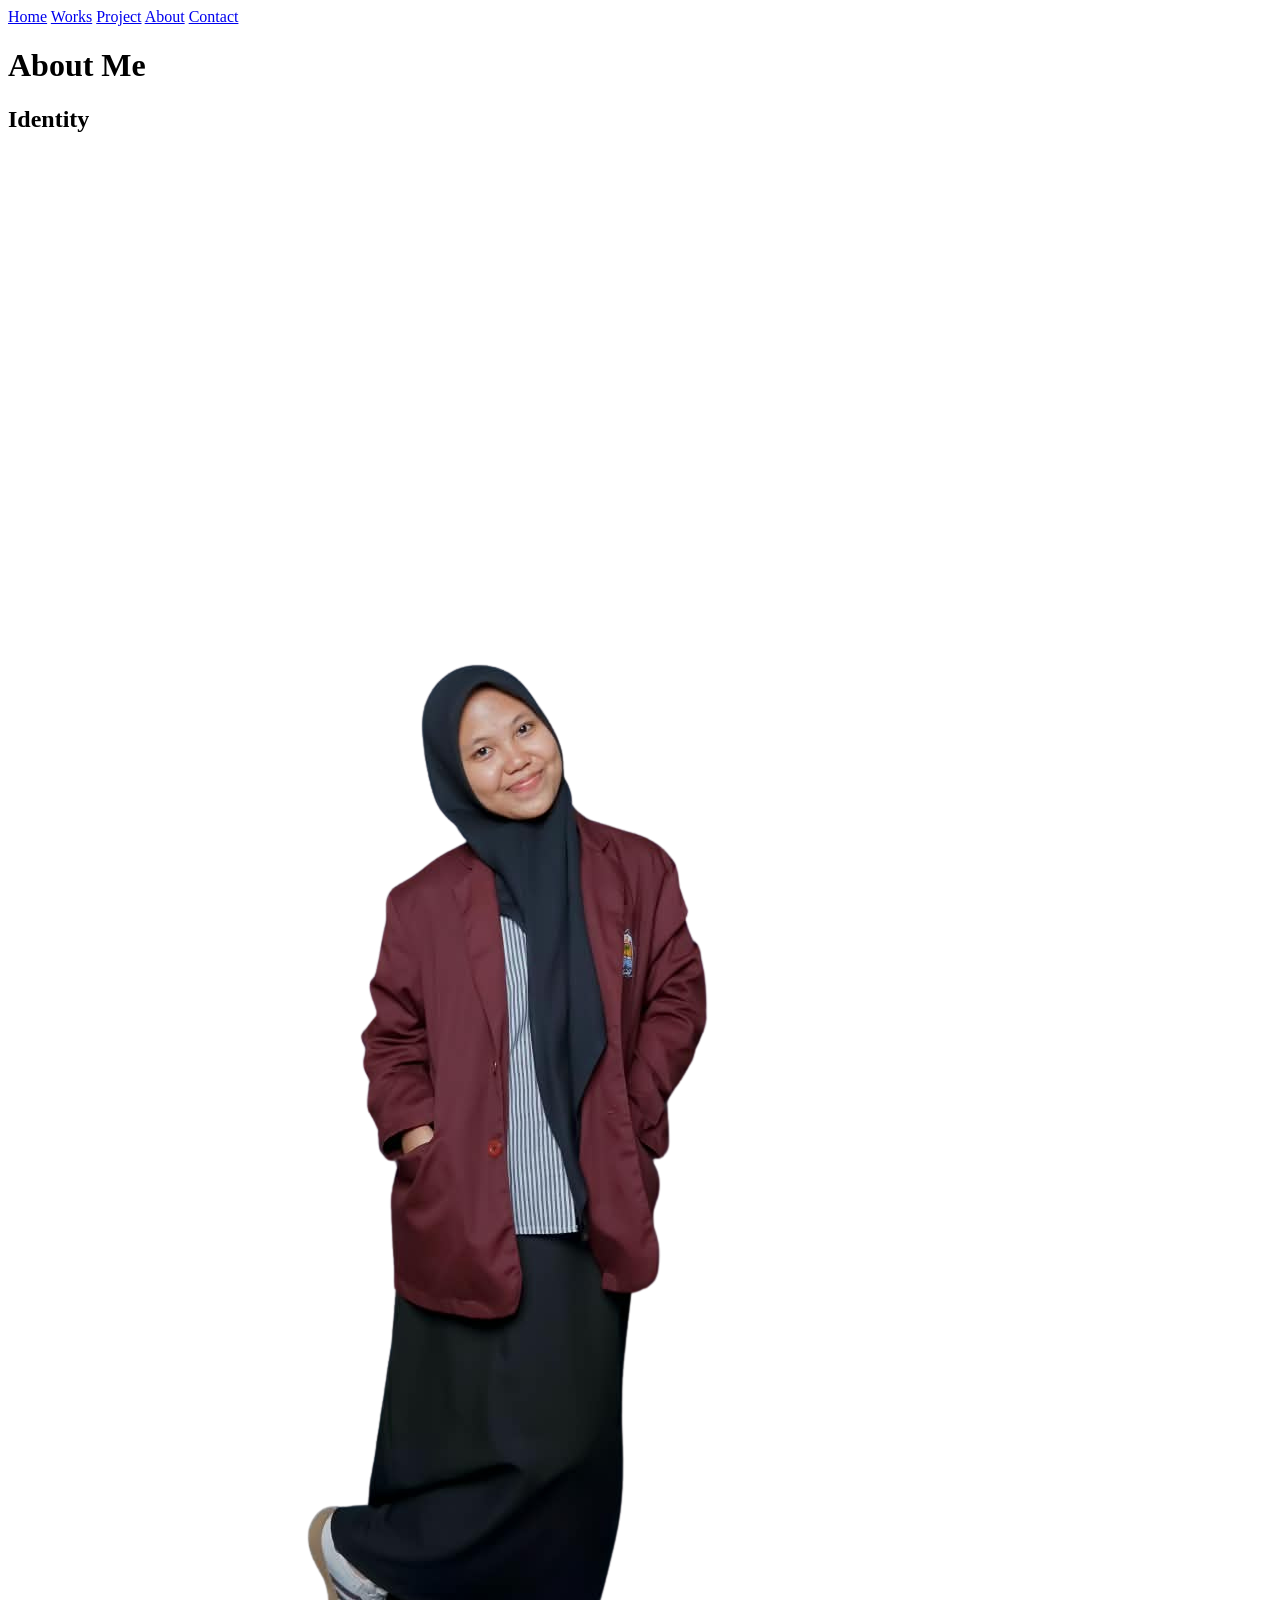
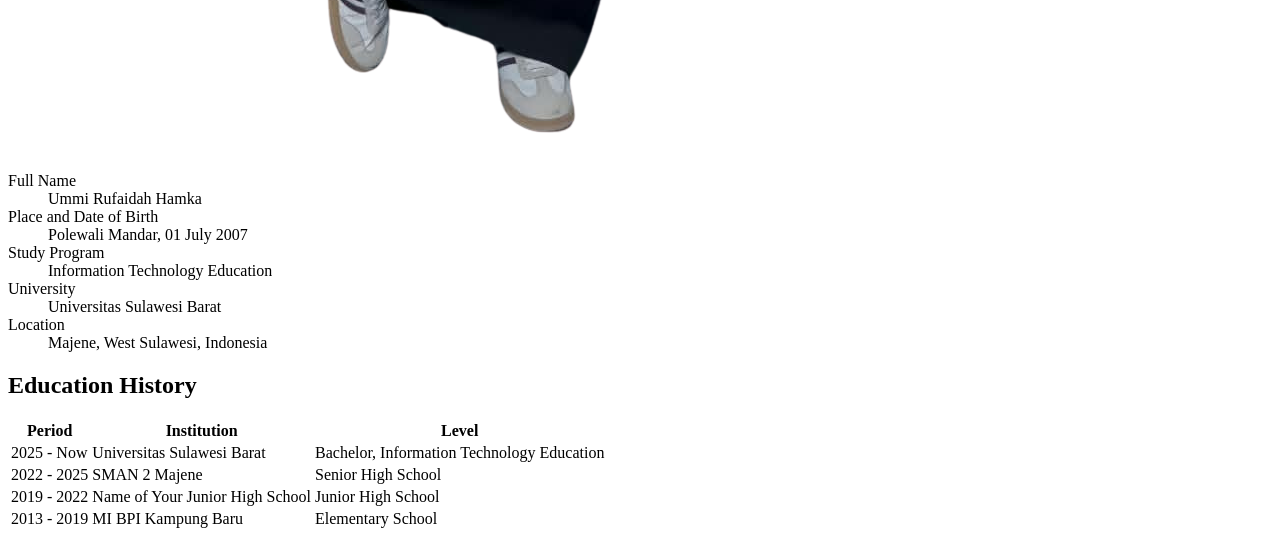
==== About.html @ 88418246 "web prtofolio" ====
<!DOCTYPE html>
<html lang="en">
<head>
    <meta charset="UTF-8">
    <meta name="viewport" content="width=device-width, initial-scale=1.0">
    <title>About me</title>
</head>
<body>
    <header>
        <div>
            <nav>
                <a href="index.html">Home</a>
                <a href="Works.html">Works</a>
                <a href="Project.html">Project</a>
                <a href="About.html">About</a>
                <a href="Contact.html">Contact</a>
            </nav>
        </div>
    </header>
     <main>

        <h1>About Me</h1>

        <section>
            <h2>Identity</h2>
            <img src="FOTO.png" alt="My Picture">
            <dl>
                <dt>Full Name</dt>
                <dd>Ummi Rufaidah Hamka</dd>

                <dt>Place and Date of Birth</dt>
                <dd>Polewali Mandar, 01 July 2007</dd>

                <dt>Study Program</dt>
                <dd>Information Technology Education</dd>

                <dt>University</dt>
                <dd>Universitas Sulawesi Barat</dd>

                <dt>Location</dt>
                <dd>Majene, West Sulawesi, Indonesia</dd>
            </dl>
        </section>

        <section>
            <h2>Education History</h2>
            <table>
                <thead>
                    <tr>
                        <th>Period</th>
                        <th>Institution</th>
                        <th>Level</th>
                    </tr>
                </thead>
                <tbody>
                    <tr>
                        <td>2025 - Now</td>
                        <td>Universitas Sulawesi Barat</td>
                        <td>Bachelor, Information Technology Education</td>
                    </tr>
                    <tr>
                        <td>2022 - 2025</td>
                        <td>SMAN 2 Majene</td>
                        <td>Senior High School</td>
                    </tr>
                    <tr>
                        <td>2019 - 2022</td>
                        <td>Name of Your Junior High School</td>
                        <td>Junior High School</td>
                    </tr>
                    <tr>
                        <td>2013 - 2019</td>
                        <td>MI BPI Kampung Baru</td>
                        <td>Elementary School</td>
                    </tr>
                </tbody>
            </table>
        </section>
    </main>


</body>
</html>
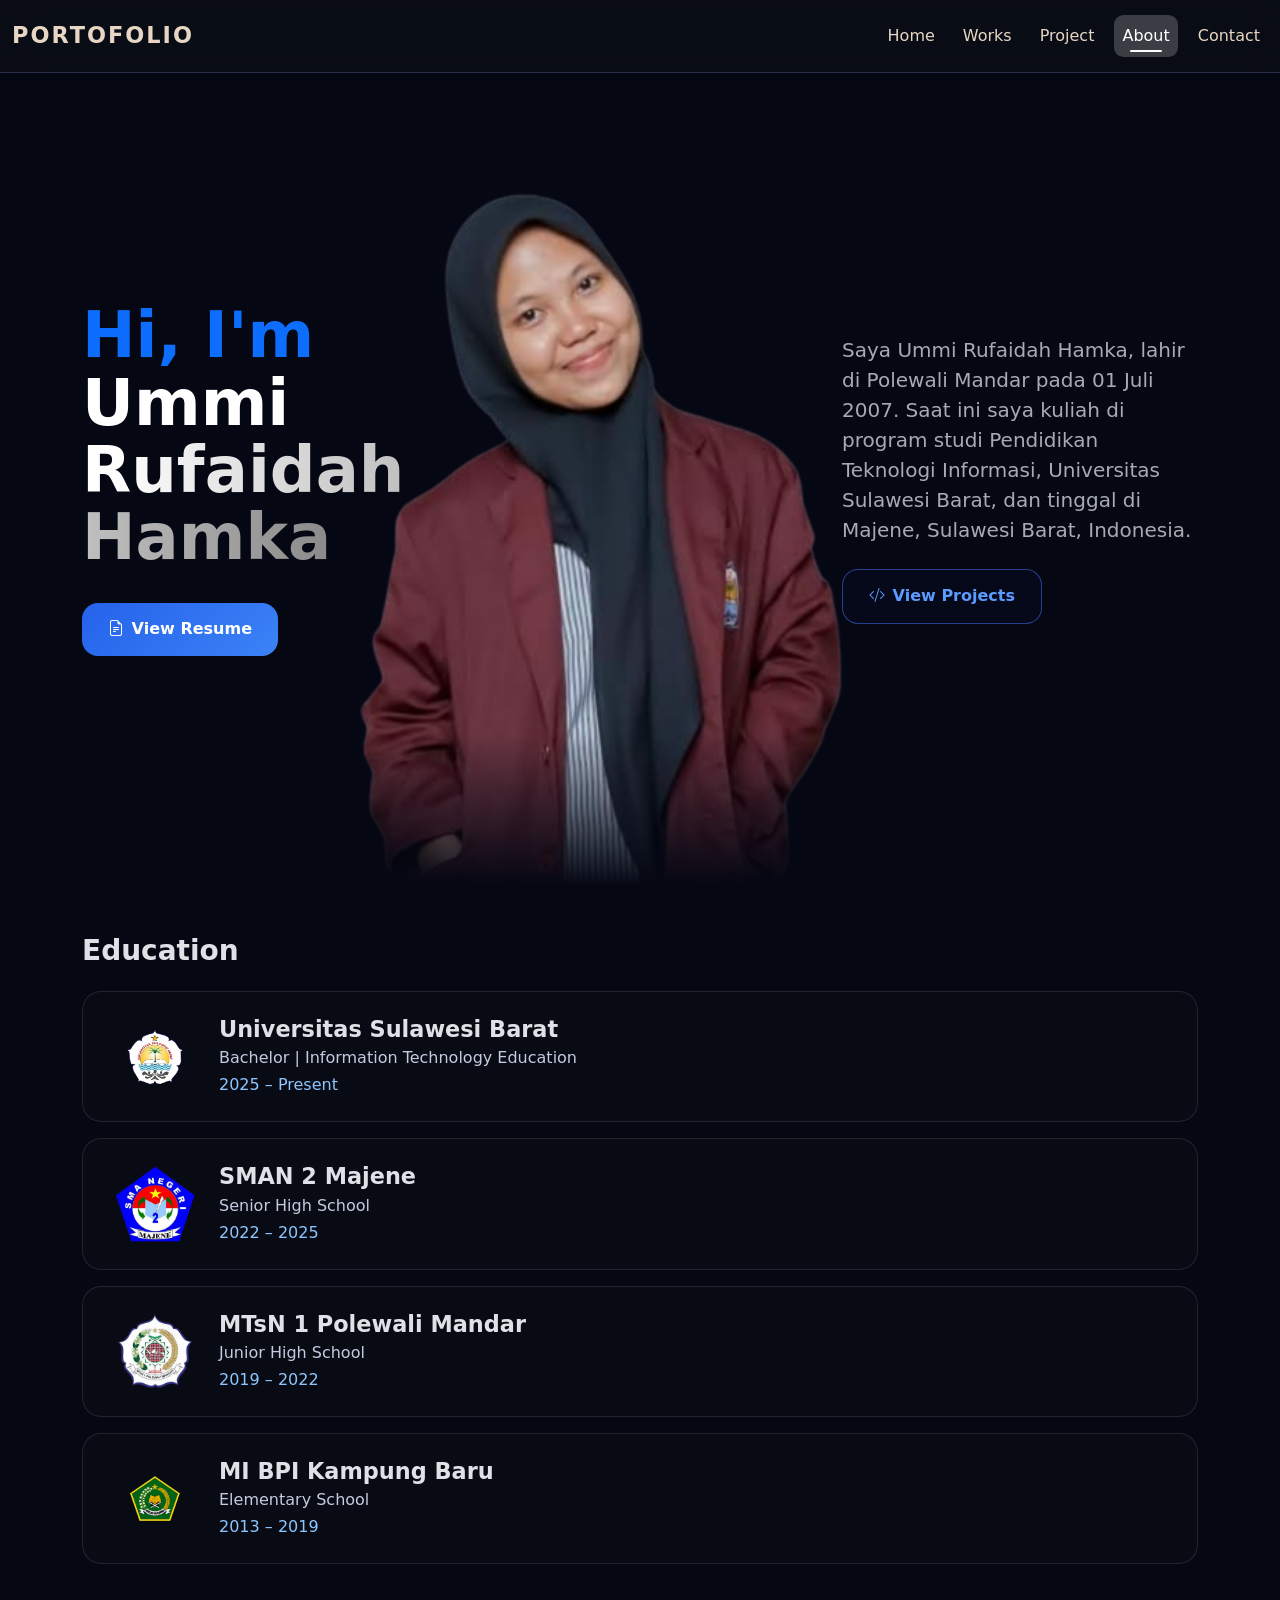
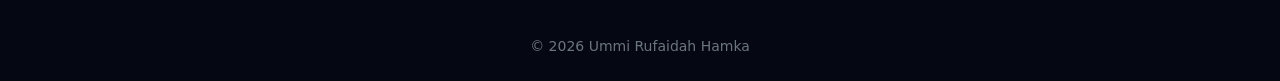
==== commit 8d6044f5: "update file" ====
--- a/About.html
+++ b/About.html
@@ -1,83 +1,104 @@
 <!DOCTYPE html>
-<html lang="en">
+<html lang="en" data-bs-theme="dark">
 <head>
-    <meta charset="UTF-8">
-    <meta name="viewport" content="width=device-width, initial-scale=1.0">
-    <title>About me</title>
+  <meta charset="UTF-8">
+  <meta name="viewport" content="width=device-width, initial-scale=1.0">
+  <title>About | Ummi Rufaidah</title>
+  <link href="https://cdn.jsdelivr.net/npm/bootstrap@5.3.3/dist/css/bootstrap.min.css" rel="stylesheet">
+  <link href="https://cdn.jsdelivr.net/npm/bootstrap-icons@1.11.3/font/bootstrap-icons.min.css" rel="stylesheet">
+  <link rel="stylesheet" href="style.css">
 </head>
 <body>
-    <header>
+<header class="sticky-top">
+    <nav class="navbar navbar-expand-lg navbar-custom">
+      <div class="container-fluid">
+        <a class="navbar-brand" href="index.html">PORTOFOLIO</a>
+        <button class="navbar-toggler" 
+                type="button"
+                data-bs-toggle="collapse"
+                data-bs-target="#menu"
+                aria-controls="menu"
+                aria-expanded="false"
+                aria-label="Toggle navigation">
+                <span class="navbar-toggler-icon"></span>
+            </button>
+        <div class="collapse navbar-collapse" id="menu">
+              <ul class="navbar-nav ms-auto gap-lg-2">
+                <li class="nav-item">
+                    <a class="nav-link" href="index.html">Home</a>
+                </li>
+                <li class="nav-item">
+                    <a class="nav-link" href="works.html">Works</a>
+                </li>
+                <li class="nav-item">
+                    <a class="nav-link" href="Project.html">Project</a>
+                </li>
+                <li class="nav-item">
+                  <a class="nav-link active" href="about.html">About</a>
+                </li>
+                <li class="nav-item">
+                  <a class="nav-link" href="contact.html">Contact</a>
+                </li>
+            </ul></div>
+      </div>
+    </nav>
+  </header>
+    <main>
+    <section class="container about-hero">
+      <div class="row align-items-end g-4">
+        <div class="col-lg-4 order-2 order-lg-1 align-self-lg-center pb-lg-5">
+          <h1 class="fw-bold about-name"><span class="text-primary">Hi, I'm</span><br><span class="name-gradient">Ummi Rufaidah Hamka</span></h1>
+          <a href="#resume" class="btn btn-resume mt-4"><i class="bi bi-file-earmark-text me-2"></i>View Resume</a>
+        </div>
+        <div class="col-lg-4 order-1 order-lg-2 text-center">
+          <img src="img/foto saya.png" class="img-fluid about-photo" alt="My Picture">
+        </div>
+        <div class="col-lg-4 order-3 align-self-lg-center pb-lg-5">
+          <p class="fs-5 text-body-secondary">Saya Ummi Rufaidah Hamka, lahir di Polewali Mandar pada 01 Juli 2007. Saat ini saya kuliah di program studi Pendidikan Teknologi Informasi, Universitas Sulawesi Barat, dan tinggal di Majene, Sulawesi Barat, Indonesia.</p>
+          <a href="Project.html" class="btn btn-projects mt-2"><i class="bi bi-code-slash me-2"></i>View Projects</a>
+        </div>
+      </div>
+    </section>
+
+    <section class="container py-5" id="resume">
+    <h2 class="h3 fw-bold mb-4">Education</h2>
+    <div class="d-grid gap-3">
+      <article class="edu-item">
+        <img src="img/USB.png" class="edu-logo" alt="Logo Universitas Sulawesi Barat">
         <div>
-            <nav>
-                <a href="index.html">Home</a>
-                <a href="Works.html">Works</a>
-                <a href="Project.html">Project</a>
-                <a href="About.html">About</a>
-                <a href="Contact.html">Contact</a>
-            </nav>
+          <h3 class="edu-name">Universitas Sulawesi Barat</h3>
+          <p class="edu-major">Bachelor | Information Technology Education</p>
+          <p class="edu-year">2025 – Present</p>
         </div>
-    </header>
-     <main>
-
-        <h1>About Me</h1>
-
-        <section>
-            <h2>Identity</h2>
-            <img src="FOTO.png" alt="My Picture">
-            <dl>
-                <dt>Full Name</dt>
-                <dd>Ummi Rufaidah Hamka</dd>
-
-                <dt>Place and Date of Birth</dt>
-                <dd>Polewali Mandar, 01 July 2007</dd>
-
-                <dt>Study Program</dt>
-                <dd>Information Technology Education</dd>
-
-                <dt>University</dt>
-                <dd>Universitas Sulawesi Barat</dd>
-
-                <dt>Location</dt>
-                <dd>Majene, West Sulawesi, Indonesia</dd>
-            </dl>
-        </section>
-
-        <section>
-            <h2>Education History</h2>
-            <table>
-                <thead>
-                    <tr>
-                        <th>Period</th>
-                        <th>Institution</th>
-                        <th>Level</th>
-                    </tr>
-                </thead>
-                <tbody>
-                    <tr>
-                        <td>2025 - Now</td>
-                        <td>Universitas Sulawesi Barat</td>
-                        <td>Bachelor, Information Technology Education</td>
-                    </tr>
-                    <tr>
-                        <td>2022 - 2025</td>
-                        <td>SMAN 2 Majene</td>
-                        <td>Senior High School</td>
-                    </tr>
-                    <tr>
-                        <td>2019 - 2022</td>
-                        <td>Name of Your Junior High School</td>
-                        <td>Junior High School</td>
-                    </tr>
-                    <tr>
-                        <td>2013 - 2019</td>
-                        <td>MI BPI Kampung Baru</td>
-                        <td>Elementary School</td>
-                    </tr>
-                </tbody>
-            </table>
-        </section>
-    </main>
-
-
+      </article>
+      <article class="edu-item">
+        <img src="img/SMA.png" class="edu-logo" alt="Logo SMAN 2 Majene">
+        <div>
+          <h3 class="edu-name">SMAN 2 Majene</h3>
+          <p class="edu-major">Senior High School</p>
+          <p class="edu-year">2022 – 2025</p>
+        </div>
+      </article>
+      <article class="edu-item">
+        <img src="img/MTS.png" class="edu-logo" alt="Logo SMP">
+        <div>
+          <h3 class="edu-name">MTsN 1 Polewali Mandar</h3>
+          <p class="edu-major">Junior High School</p>
+          <p class="edu-year">2019 – 2022</p>
+        </div>
+      </article>
+      <article class="edu-item">
+        <img src="img/MI.png" class="edu-logo" alt="Logo MI BPI Kampung Baru">
+        <div>
+          <h3 class="edu-name">MI BPI Kampung Baru</h3>
+          <p class="edu-major">Elementary School</p>
+          <p class="edu-year">2013 – 2019</p>
+        </div>
+      </article>
+    </div>
+  </section>
+  </main>
+  <footer class="container py-4 text-center text-secondary small">&copy; 2026 Ummi Rufaidah Hamka</footer>
+  <script src="https://cdn.jsdelivr.net/npm/bootstrap@5.3.3/dist/js/bootstrap.bundle.min.js"></script>
 </body>
 </html>
--- a/style.css
+++ b/style.css
@@ -0,0 +1,392 @@
+/* =====================================================
+   style.css - Portfolio Ummi Rufaidah Hamka
+   Disusun berdasarkan fungsi:
+
+   1. Dasar halaman        (background & font)
+   2. Navbar
+   3. Judul & teks
+   4. Tombol
+   5. Card                 (Works, Pendidikan, Kontak)
+   6. Form
+   7. Foto & hero About
+   ===================================================== */
+
+
+/* =====================================================
+   1. DASAR HALAMAN
+   Background dan font untuk semua halaman.
+   ===================================================== */
+body {
+  min-height: 100vh;
+  font-family: Verdana, "DejaVu Sans", sans-serif;
+  background:
+    linear-gradient(rgba(2, 3, 10, .55), rgba(2, 3, 10, .55)),   /* lapisan gelap agar teks terbaca */
+    #080d20 url("https://ekawahyu-portofolio-eka-wahyu-s-projects.vercel.app/Photo.jpg") center center / cover no-repeat fixed;
+}
+
+
+/* =====================================================
+   2. NAVBAR
+   Tampilan menu navigasi di semua halaman:
+   bar, logo, link menu, menu aktif, dan ikon hamburger (HP).
+   ===================================================== */
+.navbar-custom {
+  background: rgba(11, 14, 22, .88);
+  backdrop-filter: blur(12px);
+  -webkit-backdrop-filter: blur(12px);
+  border-bottom: 1px solid rgba(123, 125, 199, .3);
+  padding: 14px 0;
+  position: sticky;
+  top: 0;
+  z-index: 1000;
+}
+
+.navbar-custom .navbar-brand {
+  color: #e8d6c4;
+  font-size: 1.4rem;
+  font-weight: bold;
+  letter-spacing: 2px;
+}
+
+.navbar-custom .nav-link {
+  position: relative;                 /* patokan garis bawah menu aktif */
+  color: #e8d6c4;
+  padding: .55rem 1rem;
+  margin-left: .25rem;
+  border-radius: .6rem;
+  transition: color .3s ease, background .3s ease;
+}
+
+.navbar-custom .nav-link:hover {
+  color: #fff;
+  background: rgba(255, 255, 255, .08);
+}
+
+/* menu aktif: kotak terang + garis di bawah teks */
+.navbar-custom .nav-link.active {
+  color: #fff;
+  background: rgba(255, 255, 255, .2);
+}
+.navbar-custom .nav-link.active::after {
+  content: "";
+  position: absolute;
+  left: 1rem;
+  right: 1rem;
+  bottom: 5px;
+  height: 2px;
+  border-radius: 2px;
+  background: #fff;
+}
+
+/* tombol hamburger di HP */
+.navbar-custom .navbar-toggler       { border-color: #7f7bc7; }
+.navbar-custom .navbar-toggler-icon  { filter: invert(1); }
+
+
+/* =====================================================
+   3. JUDUL & TEKS
+   Judul besar halaman, efek gradient pada teks,
+   dan judul hero di Home.
+   ===================================================== */
+.about-name {
+  font-size: clamp(2.6rem, 5vw, 4.4rem);   /* menyesuaikan lebar layar */
+  line-height: 1.05;
+}
+
+.name-gradient {                            /* teks putih memudar ke abu-abu */
+  background: linear-gradient(90deg, #fff 30%, #8a8a8a);
+  -webkit-background-clip: text;
+  background-clip: text;
+  color: transparent;
+}
+
+.hero-title {
+  line-height: 1.05;
+}
+
+
+/* =====================================================
+   4. TOMBOL
+   Dua gaya tombol buatan sendiri, ditambah efek hover,
+   klik, dan fokus keyboard untuk semua tombol (.btn).
+   ===================================================== */
+
+/* efek dasar semua tombol */
+.btn {
+  transition: transform .25s ease, box-shadow .25s ease,
+              filter .25s ease, background .25s ease,
+              border-color .25s ease, color .25s ease;
+}
+
+@media (hover: hover) {                     /* hanya di perangkat dengan kursor */
+  .btn:hover:not(:disabled) {
+    transform: translateY(-3px);
+    box-shadow: 0 8px 20px rgba(37, 99, 235, .35);
+  }
+}
+
+.btn:active:not(:disabled) {                /* saat ditekan */
+  transform: translateY(0);
+  box-shadow: none;
+}
+
+.btn:focus-visible {                        /* navigasi dengan tombol Tab */
+  outline: 3px solid rgba(91, 155, 255, .6);
+  outline-offset: 3px;
+}
+
+/* tombol utama: gradient biru */
+.btn-resume {
+  color: #fff;
+  font-weight: 700;
+  padding: .9rem 1.6rem;
+  border: 0;
+  border-radius: 1rem;
+  background: linear-gradient(135deg, #2563eb, #3b82f6);
+}
+.btn-resume:hover { color: #fff; filter: brightness(1.15); }
+.btn-resume.btn-sm { padding: .5rem 1rem; border-radius: .7rem; }   /* versi kecil */
+
+/* tombol kedua: garis biru */
+.btn-projects {
+  color: #5b9bff;
+  font-weight: 700;
+  padding: .9rem 1.6rem;
+  border: 1px solid rgba(60, 100, 220, .6);
+  border-radius: 1rem;
+  background: rgba(5, 10, 30, .6);
+}
+.btn-projects:hover { color: #fff; border-color: #3b82f6; }
+
+
+/* =====================================================
+   5. CARD
+   ===================================================== */
+
+.profile-card {
+  background: #0b1220;
+  border: 1px solid #26364d;
+  border-radius: 20px;
+  box-shadow: 0 12px 35px rgba(0, 0, 0, 0.25);
+  transition: transform 0.3s ease;
+}
+
+.profile-card:hover {
+  transform: translateY(-5px);
+}
+
+.profile-img {
+  width: 95px;
+  height: 95px;
+  object-fit: cover;
+  border-radius: 50%;
+  border: 3px solid #0d6efd;
+  flex-shrink: 0;
+}
+
+.profile-name {
+  color: #f1f5f9;
+  font-size: clamp(1.2rem, 2vw, 1.7rem);
+  font-weight: 750;
+}
+
+.profile-name span {
+  color: #0d6efd;
+}
+
+.profile-info {
+  color: #a8b7cc;
+  font-size: 0.9rem;
+}
+
+.skill-badge {
+  background: #172640;
+  color: #dbeafe;
+  border: 1px solid #304563;
+  padding: 9px 12px;
+  border-radius: 30px;
+  font-size: 0.85rem;
+}
+
+.stat-box {
+  background: #101b2d;
+  border: 1px solid #26364d;
+  border-radius: 14px;
+  height: 100%;
+}
+
+.stat-icon {
+  color: #0d6efd;
+  font-size: 1.6rem;
+}
+
+.stat-number {
+  color: #60a5fa;
+  font-size: 1.8rem;
+  font-weight: 750;
+}
+
+@media (max-width: 991px) {
+  #home .display-1 {
+    font-size: 3.5rem;
+  }
+}
+
+@media (max-width: 576px) {
+  .profile-img {
+    width: 75px;
+    height: 75px;
+  }
+
+  #home .display-1 {
+    font-size: 2.8rem;
+  }
+}
+
+
+/* ---------- 5a. Card karya (halaman Works) ---------- */
+.card {
+     background: rgba(10, 12, 20, .85);
+     border-color: rgba(255, 255, 255, .1);
+      }
+.work-card {
+  overflow: hidden;
+  transition: transform .3s ease, box-shadow .3s ease, border-color .3s ease;
+}
+.work-card:hover {                          /* naik + bayangan biru */
+  transform: translateY(-8px);
+  box-shadow: 0 12px 30px rgba(37, 99, 235, .25);
+  border-color: rgba(59, 130, 246, .7);
+}
+.work-card .card-img-top {                  /* gambar sama tinggi, zoom saat hover */
+  height: 200px;
+  object-fit: cover;
+  transition: transform .4s ease;
+}
+.work-card:hover .card-img-top { transform: scale(1.08); }
+
+/* ---------- 5b. Card pendidikan (halaman About) ---------- */
+.edu-item {
+  display: flex;
+  align-items: center;
+  gap: 1.5rem;
+  padding: 1.5rem 2rem;
+  border: 1px solid rgba(255, 255, 255, .1);
+  border-radius: 1.2rem;
+  background: rgba(10, 12, 20, .85);
+  transition: transform .35s ease;
+}
+.edu-item:hover { transform: translateY(-5px); }
+
+.edu-logo {
+  width: 80px;
+  height: 80px;
+  object-fit: contain;
+  flex-shrink: 0;
+}
+.edu-name  { margin: 0; font-size: 1.4rem; font-weight: 700; }   /* nama sekolah */
+.edu-major { margin: .2rem 0; color: #c4cbe0; }                  /* jurusan / jenjang */
+.edu-year  { margin: 0; color: #8ec5ff; }                        /* tahun */
+
+@media (max-width: 575.98px) {              /* HP: kartu lebih kecil */
+  .edu-item { padding: 1rem 1.2rem; gap: 1rem; }
+  .edu-logo { width: 56px; height: 56px; }
+  .edu-name { font-size: 1.15rem; }
+}
+
+/* ---------- 5c. Card kontak (halaman Contact) ---------- */
+.contact-card {                             /* dua card besar: login & Find Me */
+  padding: 2.5rem;
+  border-radius: 1.5rem;
+}
+
+.contact-item {                             /* satu baris kontak: ikon + judul + username */
+  display: flex;
+  align-items: center;
+  gap: 1rem;
+  padding: 1rem 1.2rem;
+  color: #e8ecf5;
+  text-decoration: none;
+  border: 1px solid rgba(255, 255, 255, .12);
+  border-radius: 1rem;
+  background: rgba(255, 255, 255, .05);
+  transition: border-color .2s, background .2s;
+}
+.contact-item:hover {
+  color: #fff;
+  border-color: rgba(59, 130, 246, .7);
+  background: rgba(255, 255, 255, .08);
+}
+.contact-item strong { display: block; font-size: 1.1rem; }
+.contact-item small  { color: #aab2c5; }
+
+/* ikon dan warna tiap platform */
+.ci-icon      { font-size: 2.6rem; line-height: 1; }
+.ci-mail      { color: #f0f3fa; }
+.ci-linkedin  { color: #0a66c2; }
+.ci-github    { color: #fff; }
+.ci-instagram {
+  background: linear-gradient(45deg, #fdc468, #e1306c 50%, #5851db);
+  -webkit-background-clip: text;
+  background-clip: text;
+  color: transparent;
+}
+
+
+/* =====================================================
+   6. FORM
+   Kolom input dengan ikon di halaman Contact
+   (login dan kirim pesan).
+   ===================================================== */
+.input-group-text,
+.input-group .form-control {
+  background: rgba(255, 255, 255, .06);
+  border-color: rgba(255, 255, 255, .12);
+  padding: .9rem 1rem;
+}
+.input-group > :first-child { border-radius: 1rem 0 0 1rem; }
+.input-group > .form-control:last-of-type,
+.input-group > .form-control:nth-child(2) { border-radius: 0 1rem 1rem 0; }
+
+.input-group .form-control:focus {          /* garis biru saat kolom diklik */
+  background: rgba(255, 255, 255, .09);
+  border-color: #3b82f6;
+  box-shadow: none;
+}
+
+
+/* =====================================================
+   7. FOTO & HERO ABOUT
+   Susunan hero halaman About: foto besar yang melayang,
+   memudar di bawah, dan teks di depannya.
+   ===================================================== */
+.about-hero { padding-top: 3rem; }
+
+/* foto (HP: ukuran sedang) */
+.about-photo {
+  max-height: 420px;
+  -webkit-mask-image: linear-gradient(to bottom, #000 80%, transparent);
+  mask-image: linear-gradient(to bottom, #000 80%, transparent);   /* bawah foto memudar */
+  animation: floating 4s ease-in-out infinite;
+}
+
+@keyframes floating {                       /* gerak naik-turun */
+  0%, 100% { transform: translateY(0); }
+  50%      { transform: translateY(-15px); }
+}
+
+/* desktop: foto besar, boleh melebihi kolom, teks di depannya */
+@media (min-width: 992px) {
+  .about-photo {
+    max-height: none;
+    max-width: none;
+    height: 85vh;
+    width: auto;
+    position: relative;
+    left: 50%;
+    translate: -50% 0;                      /* tengah kolom, tidak bentrok dengan animasi */
+  }
+  .about-hero .row { min-height: 85vh; }
+  .about-hero .row > div               { position: relative; z-index: 2; }   /* teks di depan */
+  .about-hero .row > div:nth-child(2)  { z-index: 1; }                       /* foto di belakang */
+}
